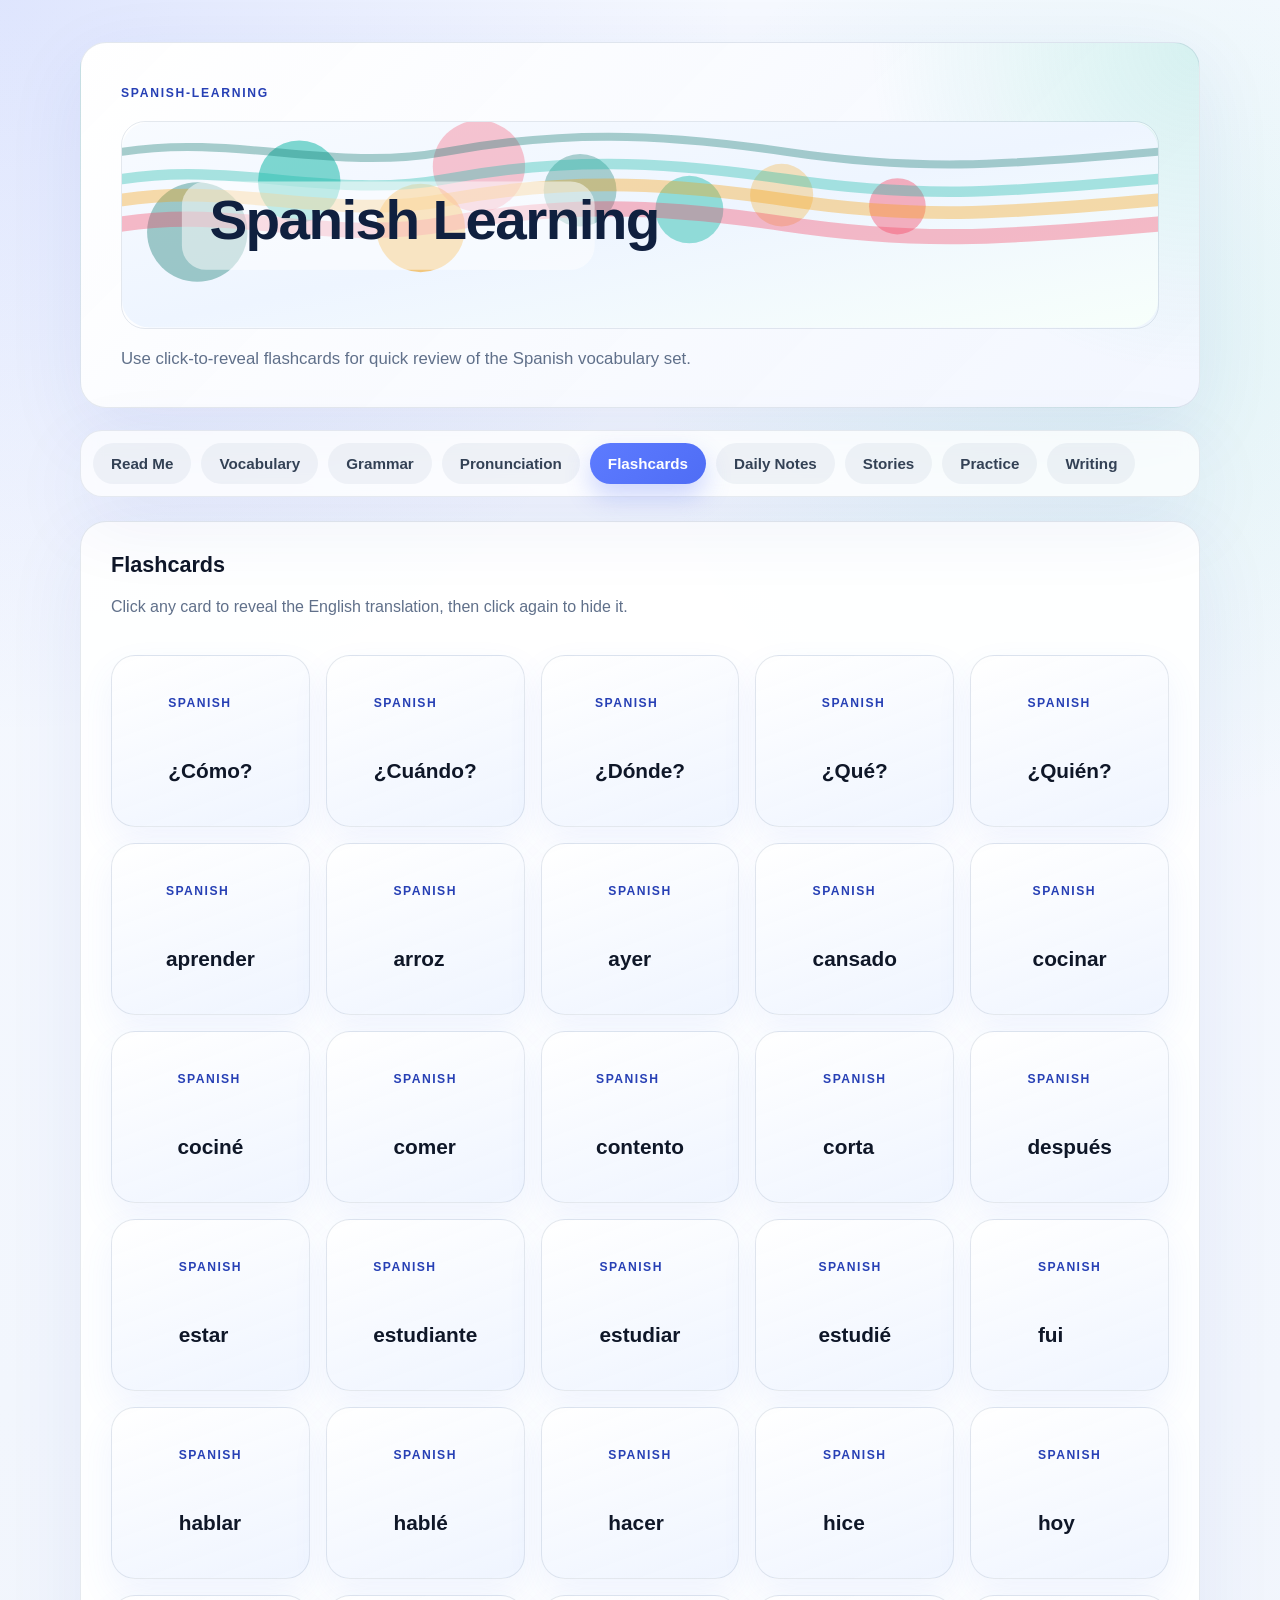
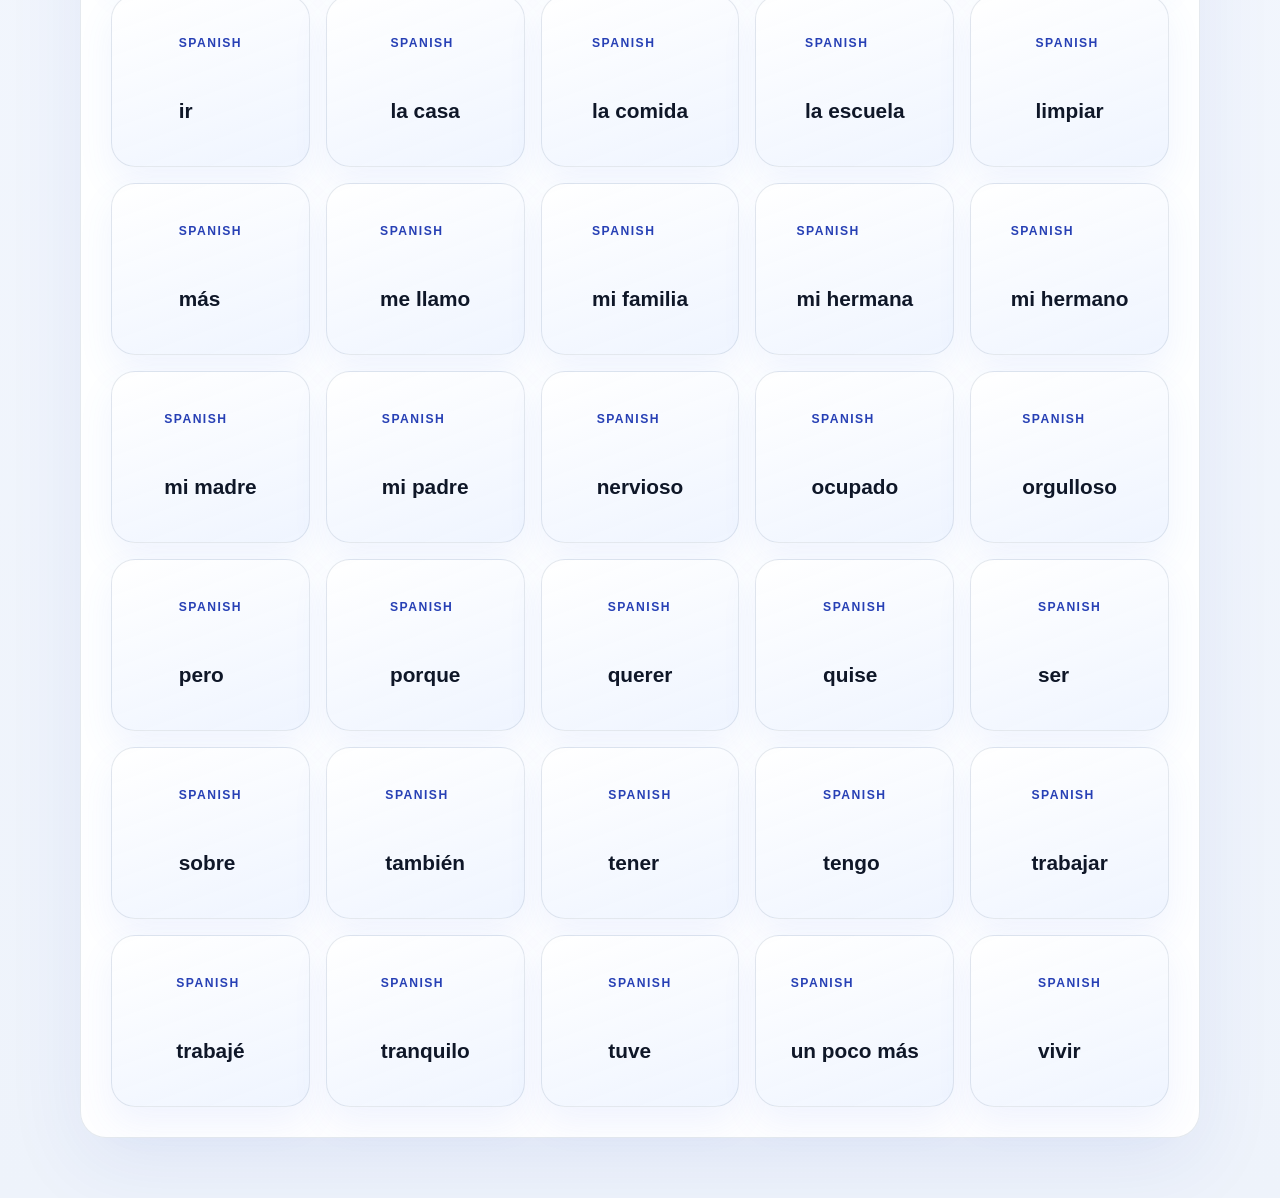
==== flashcards.html @ 5e8d37e6 "Split site into pages and refine grammar layout" ====
<!DOCTYPE html>
<html lang="en">
<head>
  <meta charset="UTF-8">
  <meta name="viewport" content="width=device-width, initial-scale=1.0">
  <title>Spanish Learning - Flashcards</title>
  <link rel="stylesheet" href="styles.css">
</head>
<body>
  <main class="shell">
    <section class="hero">
      <p class="eyebrow">Spanish-learning</p>
      <div id="random-banner" class="random-banner" aria-label="Random decorative picture"></div>
      <p class="hero-copy">Use click-to-reveal flashcards for quick review of the Spanish vocabulary set.</p>
    </section>

    <nav class="tab-bar" aria-label="Main pages">
      <a class="tab-button" href="index.html">Read Me</a>
      <a class="tab-button" href="vocabulary.html">Vocabulary</a>
      <a class="tab-button" href="grammar.html">Grammar</a>
      <a class="tab-button" href="pronunciation.html">Pronunciation</a>
      <a class="tab-button active" href="flashcards.html">Flashcards</a>
      <a class="tab-button" href="notes.html">Daily Notes</a>
      <a class="tab-button" href="stories.html">Stories</a>
      <a class="tab-button" href="practice.html">Practice</a>
      <a class="tab-button" href="writing.html">Writing</a>
    </nav>

    <section class="tab-panel active">
      <article class="card">
        <div class="section-header">
          <div>
            <h2>Flashcards</h2>
            <p class="muted">Click any card to reveal the English translation, then click again to hide it.</p>
          </div>
        </div>
        <div id="flashcard-list" class="flashcard-grid"></div>
      </article>
    </section>
  </main>

  <script src="app.js"></script>
</body>
</html>
---- styles.css ----
:root {
  --bg: #f4f7fb;
  --paper: rgba(255, 255, 255, 0.92);
  --paper-strong: #ffffff;
  --ink: #0f1728;
  --muted: #60708a;
  --line: rgba(97, 119, 152, 0.16);
  --accent: #4f6df5;
  --accent-dark: #2740b5;
  --accent-soft: rgba(79, 109, 245, 0.1);
  --sage: #dce6dc;
  --shadow: 0 24px 80px rgba(39, 64, 181, 0.08);
}

* {
  box-sizing: border-box;
}

body {
  margin: 0;
  min-height: 100vh;
  color: var(--ink);
  font-family: "Avenir Next", "Segoe UI", sans-serif;
  background:
    radial-gradient(circle at top left, rgba(79, 109, 245, 0.14), transparent 24%),
    radial-gradient(circle at 88% 12%, rgba(84, 212, 181, 0.12), transparent 18%),
    linear-gradient(180deg, #f6f9ff 0%, #eef3fb 100%);
}

.shell {
  width: min(1120px, calc(100% - 32px));
  margin: 0 auto;
  padding: 42px 0 60px;
}

.hero,
.card {
  background: var(--paper);
  border: 1px solid var(--line);
  border-radius: 26px;
  box-shadow: var(--shadow);
}

.hero {
  padding: 40px 40px 34px;
  background:
    radial-gradient(circle at top right, rgba(84, 212, 181, 0.2), transparent 28%),
    linear-gradient(135deg, rgba(255, 255, 255, 0.98), rgba(242, 246, 255, 0.95)),
    var(--paper);
}

.eyebrow {
  margin: 0 0 12px;
  text-transform: uppercase;
  letter-spacing: 0.14em;
  font-size: 0.76rem;
  font-weight: 700;
  color: var(--accent-dark);
}

h1,
h2,
h3 {
  margin: 0;
  color: var(--ink);
}

h1 {
  font-size: clamp(2.2rem, 4vw, 3.8rem);
  letter-spacing: -0.04em;
  font-weight: 750;
}

h2 {
  font-size: 1.35rem;
  margin-bottom: 10px;
  font-weight: 720;
}

h3 {
  font-size: 1.02rem;
  margin-bottom: 10px;
  font-weight: 700;
}

.hero-copy {
  width: min(760px, 100%);
  margin: 16px 0 0;
  font-size: 1.05rem;
  line-height: 1.7;
  color: var(--muted);
}

.random-banner {
  width: 100%;
  aspect-ratio: 5 / 1;
  margin-top: 18px;
  border-radius: 24px;
  overflow: hidden;
  border: 1px solid rgba(97, 119, 152, 0.16);
  box-shadow: inset 0 1px 0 rgba(255, 255, 255, 0.7);
}

.banner-svg {
  display: block;
  width: 100%;
  height: 100%;
}

.tab-bar {
  display: flex;
  flex-wrap: wrap;
  gap: 10px;
  margin-top: 22px;
  padding: 12px;
  border-radius: 22px;
  background: rgba(255, 255, 255, 0.72);
  backdrop-filter: blur(10px);
  border: 1px solid rgba(97, 119, 152, 0.14);
  box-shadow: var(--shadow);
}

.tab-button,
button {
  border: 0;
  border-radius: 999px;
  padding: 12px 18px;
  font-size: 0.95rem;
  font-family: inherit;
  font-weight: 600;
  display: inline-flex;
  align-items: center;
  justify-content: center;
  cursor: pointer;
  text-decoration: none;
  transition: transform 140ms ease, background 140ms ease, box-shadow 140ms ease;
}

.tab-button {
  background: rgba(97, 119, 152, 0.08);
  color: #334155;
}

.tab-button.active,
button {
  background: linear-gradient(135deg, #5d7bff, #4f6df5);
  color: #fff;
}

.tab-button.active {
  box-shadow: 0 12px 26px rgba(79, 109, 245, 0.28);
}

button:hover,
.tab-button:hover {
  transform: translateY(-1px);
}

.secondary-button {
  background: rgba(97, 119, 152, 0.1);
  color: var(--ink);
}

.secondary-button:hover {
  background: rgba(97, 119, 152, 0.16);
}

.tab-panel {
  display: none;
  margin-top: 24px;
}

.tab-panel.active {
  display: block;
}

.card {
  padding: 30px;
}

p,
li,
.muted {
  color: var(--muted);
  line-height: 1.65;
}

ul {
  margin: 0.4em 0 0 1.2em;
}

.info-grid,
.practice-grid,
.vocab-grid,
.pronunciation-grid {
  display: grid;
  gap: 18px;
}

.info-grid {
  grid-template-columns: repeat(auto-fit, minmax(280px, 1fr));
  margin-top: 20px;
}

.info-panel,
.practice-panel,
.vocab-card,
.note-card {
  padding: 22px;
  border-radius: 24px;
  border: 1px solid var(--line);
  background: linear-gradient(180deg, rgba(255, 255, 255, 0.98), rgba(246, 249, 255, 0.92));
}

.section-header {
  display: flex;
  gap: 16px;
  align-items: flex-start;
  justify-content: space-between;
  margin-bottom: 18px;
}

.practice-topline {
  display: flex;
  gap: 16px;
  align-items: flex-start;
  justify-content: space-between;
  margin-bottom: 18px;
}

.search-input,
textarea {
  width: 100%;
  border: 1px solid var(--line);
  border-radius: 18px;
  background: var(--paper-strong);
  color: var(--ink);
  box-shadow: inset 0 1px 2px rgba(15, 23, 40, 0.04);
}

.search-input {
  max-width: 300px;
  padding: 11px 14px;
}

.filter-bar {
  display: flex;
  flex-wrap: wrap;
  gap: 10px;
  margin-bottom: 18px;
}

.filter-chip {
  background: rgba(97, 119, 152, 0.08);
  color: var(--ink);
}

.filter-chip.active {
  background: linear-gradient(135deg, #5d7bff, #4f6df5);
  color: #fff;
  box-shadow: 0 12px 26px rgba(79, 109, 245, 0.2);
}

.vocab-table-wrap {
  overflow-x: auto;
  border-radius: 24px;
  border: 1px solid var(--line);
  background: rgba(255, 255, 255, 0.95);
}

.vocab-table {
  width: 100%;
  border-collapse: collapse;
  min-width: 980px;
}

.vocab-table th,
.vocab-table td {
  padding: 14px 16px;
  text-align: left;
  vertical-align: top;
  border-bottom: 1px solid rgba(24, 37, 46, 0.08);
}

.vocab-table th {
  position: sticky;
  top: 0;
  background: #f5f8ff;
  color: var(--accent-dark);
  font-size: 0.84rem;
  letter-spacing: 0.06em;
  text-transform: uppercase;
}

.vocab-table tbody tr:nth-child(even) {
  background: rgba(24, 37, 46, 0.025);
}

.vocab-table tbody tr:hover {
  background: rgba(79, 109, 245, 0.06);
}

.vocab-table tbody tr:last-child td {
  border-bottom: 0;
}

.vocab-spanish {
  display: flex;
  align-items: center;
  gap: 10px;
  font-weight: 700;
  color: var(--accent-dark);
}

.audio-icon-button {
  display: inline-flex;
  align-items: center;
  justify-content: center;
  width: 34px;
  height: 34px;
  padding: 0;
  border-radius: 999px;
  background: rgba(79, 109, 245, 0.1);
  color: var(--accent-dark);
  box-shadow: none;
  flex-shrink: 0;
}

.audio-icon-button:hover {
  background: rgba(79, 109, 245, 0.18);
}

.table-example-list {
  margin: 0;
  padding-left: 1.1rem;
}

.table-example-list li {
  color: var(--muted);
}

.table-example-list li + li {
  margin-top: 8px;
}

.example-row {
  display: flex;
  align-items: flex-start;
  justify-content: space-between;
  gap: 10px;
}

.audio-inline-button {
  width: 28px;
  height: 28px;
  font-size: 0.82rem;
  margin-top: -2px;
}

.flashcard-grid {
  display: grid;
  grid-template-columns: repeat(auto-fit, minmax(180px, 1fr));
  gap: 16px;
}

.pronunciation-grid {
  grid-template-columns: repeat(auto-fit, minmax(280px, 1fr));
}

.grammar-grid {
  display: grid;
  grid-template-columns: 1fr;
  gap: 20px;
}

.grammar-card,
.recording-panel {
  padding: 22px;
  border-radius: 24px;
  border: 1px solid var(--line);
  background: linear-gradient(180deg, rgba(255, 255, 255, 0.98), rgba(244, 248, 255, 0.94));
}

.grammar-card {
  display: grid;
  grid-template-columns: 1fr;
  gap: 18px;
  align-items: start;
}

.grammar-heading {
  position: static;
}

.grammar-kicker,
.grammar-subtitle {
  margin: 0 0 10px;
  text-transform: uppercase;
  letter-spacing: 0.12em;
  font-size: 0.74rem;
  font-weight: 700;
  color: var(--accent-dark);
}

.grammar-card h3 {
  margin-bottom: 10px;
  font-size: 1.26rem;
  color: var(--accent-dark);
}

.grammar-rule {
  margin: 0;
  font-size: 1rem;
  line-height: 1.75;
}

.grammar-body {
  display: grid;
  grid-template-columns: 1fr;
  gap: 20px;
  align-items: start;
}

.grammar-notes {
  display: grid;
  gap: 16px;
  min-width: 0;
}

.grammar-list-block {
  padding: 18px 18px 16px;
  border-radius: 18px;
  border: 1px solid var(--line);
  background: rgba(255, 255, 255, 0.82);
}

.grammar-list-block .note-list {
  margin-top: 0;
}

.grammar-table-block {
  padding-bottom: 18px;
}

.grammar-table-wrap {
  margin-top: 8px;
  overflow-x: auto;
  border-radius: 20px;
  border: 1px solid var(--line);
  background: rgba(255, 255, 255, 0.95);
}

.grammar-table {
  width: 100%;
  border-collapse: collapse;
  min-width: 460px;
}

.grammar-table th,
.grammar-table td {
  padding: 13px 14px;
  text-align: left;
  border-bottom: 1px solid rgba(24, 37, 46, 0.08);
  vertical-align: top;
}

.grammar-table thead th {
  background: #f5f8ff;
  color: var(--accent-dark);
  font-size: 0.83rem;
  text-transform: uppercase;
  letter-spacing: 0.06em;
}

.grammar-table tbody th {
  color: var(--ink);
  font-weight: 700;
  background: rgba(79, 109, 245, 0.03);
}

.grammar-table tbody tr:last-child th,
.grammar-table tbody tr:last-child td {
  border-bottom: 0;
}

.recording-panel {
  display: grid;
  gap: 14px;
  margin-bottom: 18px;
}

.recording-target {
  color: var(--ink);
  font-size: 1.02rem;
}

.recording-audio {
  width: 100%;
}

.pronunciation-card {
  padding: 22px;
  border-radius: 24px;
  border: 1px solid var(--line);
  background: linear-gradient(180deg, rgba(255, 255, 255, 0.98), rgba(244, 248, 255, 0.94));
}

.pronunciation-items {
  display: grid;
  gap: 12px;
}

.pronunciation-button {
  display: flex;
  align-items: center;
  justify-content: space-between;
  gap: 14px;
  width: 100%;
  padding: 14px 16px;
  border-radius: 18px;
  background: rgba(79, 109, 245, 0.08);
  color: var(--ink);
  box-shadow: none;
}

.pronunciation-button:hover {
  background: rgba(79, 109, 245, 0.16);
}

.pronunciation-text {
  font-size: 1rem;
  font-weight: 600;
  text-align: left;
}

.pronunciation-play {
  color: var(--accent-dark);
  font-size: 0.88rem;
  text-transform: uppercase;
  letter-spacing: 0.08em;
}

.flashcard {
  display: grid;
  gap: 10px;
  min-height: 172px;
  padding: 22px;
  text-align: left;
  border-radius: 24px;
  border: 1px solid var(--line);
  background: linear-gradient(160deg, rgba(255, 255, 255, 0.98), rgba(238, 244, 255, 0.94));
  box-shadow: 0 16px 36px rgba(79, 109, 245, 0.08);
  color: var(--ink);
}

.flashcard.is-open {
  background: linear-gradient(160deg, rgba(79, 109, 245, 0.96), rgba(39, 64, 181, 0.94));
  color: #fff;
}

.flashcard-label {
  font-size: 0.76rem;
  letter-spacing: 0.12em;
  text-transform: uppercase;
  color: var(--accent-dark);
}

.flashcard.is-open .flashcard-label {
  color: rgba(255, 255, 255, 0.8);
}

.flashcard-front,
.flashcard-back {
  font-size: 1.3rem;
  line-height: 1.35;
  font-weight: 700;
}

.flashcard-back.hidden {
  display: none;
}

.note-card h3 {
  color: var(--accent-dark);
}

.notes-list {
  display: grid;
  gap: 18px;
}

.story-list {
  display: grid;
  gap: 18px;
}

.story-block {
  margin-top: 28px;
}

.story-card {
  padding: 24px;
  border-radius: 26px;
  border: 1px solid var(--line);
  background: linear-gradient(180deg, rgba(255, 255, 255, 0.98), rgba(242, 247, 255, 0.94));
}

.story-topline {
  display: flex;
  gap: 16px;
  align-items: flex-start;
  justify-content: space-between;
  margin-bottom: 12px;
}

.story-text {
  font-size: 1.06rem;
  line-height: 1.8;
  color: var(--ink);
}

.story-translation {
  margin-top: 14px;
}

.story-focus {
  display: flex;
  flex-wrap: wrap;
  gap: 10px;
  margin-top: 14px;
}

.focus-chip {
  display: inline-flex;
  align-items: center;
  padding: 7px 12px;
  border-radius: 999px;
  background: rgba(79, 109, 245, 0.08);
  border: 1px solid rgba(79, 109, 245, 0.14);
  color: var(--accent-dark);
  font-size: 0.92rem;
}

.illustration-block {
  margin-top: 8px;
}

.story-gallery {
  display: grid;
  grid-template-columns: repeat(auto-fit, minmax(240px, 1fr));
  gap: 18px;
}

.scene-card {
  padding: 18px;
  border-radius: 24px;
  border: 1px solid var(--line);
  background: rgba(255, 255, 255, 0.96);
  box-shadow: 0 16px 36px rgba(79, 109, 245, 0.08);
}

.scene-art {
  margin-bottom: 14px;
  border-radius: 18px;
  overflow: hidden;
  border: 1px solid rgba(24, 37, 46, 0.08);
  background:
    radial-gradient(circle at top left, rgba(255, 255, 255, 0.95), transparent 36%),
    linear-gradient(145deg, #f9fbff, #edf3ff);
}

.scene-svg {
  display: block;
  width: 100%;
  height: auto;
}

.note-list {
  margin-top: 10px;
}

.practice-grid {
  grid-template-columns: minmax(320px, 1.05fr) minmax(320px, 0.95fr);
  gap: 20px;
  align-items: start;
  margin-top: 14px;
}

.card-label {
  text-transform: uppercase;
  letter-spacing: 0.12em;
  font-size: 0.76rem;
  color: var(--accent-dark);
}

.hidden {
  display: none;
}

.quiz-list {
  display: grid;
  gap: 14px;
  margin: 0 0 14px;
}

.quiz-card {
  padding: 16px;
  border-radius: 18px;
  border: 1px solid var(--line);
  background: rgba(255, 255, 255, 0.94);
}

.quiz-card.correct {
  border-color: rgba(89, 126, 87, 0.34);
  background: rgba(239, 247, 240, 0.96);
}

.quiz-card.incorrect {
  border-color: rgba(255, 126, 95, 0.26);
  background: rgba(255, 245, 242, 0.98);
}

.quiz-options {
  display: grid;
  gap: 8px;
  margin-top: 10px;
}

.quiz-options label {
  display: flex;
  gap: 10px;
  align-items: flex-start;
  color: var(--muted);
  padding: 10px 12px;
  border-radius: 14px;
  background: rgba(79, 109, 245, 0.04);
}

.feedback-form {
  display: grid;
  gap: 12px;
  margin-top: 10px;
}

textarea {
  padding: 16px 18px;
  resize: vertical;
  min-height: 190px;
}

.button-row {
  display: flex;
  gap: 10px;
  flex-wrap: wrap;
}

.result-box {
  margin-top: 14px;
  padding: 16px 18px;
  border-radius: 18px;
  border: 1px solid var(--line);
  background: rgba(247, 250, 255, 0.94);
}

.analysis-list {
  margin: 10px 0 0 1.2em;
}

.analysis-list li + li {
  margin-top: 12px;
}

.essay-box {
  display: grid;
  gap: 14px;
}

.essay-prompt {
  font-size: 1.12rem;
  line-height: 1.7;
  color: var(--ink);
}

.essay-label {
  font-weight: 700;
  color: var(--ink);
}

.practice-quiz-panel,
.practice-essay-panel,
.writing-panel {
  min-height: 100%;
}

@media (max-width: 720px) {
  .grammar-card,
  .grammar-body {
    grid-template-columns: 1fr;
  }

  .grammar-heading {
    position: static;
  }

  .shell {
    width: min(100% - 20px, 1120px);
    padding-top: 22px;
  }

  .hero,
  .card {
    padding: 22px;
  }

  .section-header {
    flex-direction: column;
  }

  .practice-topline {
    flex-direction: column;
  }

  .story-topline {
    flex-direction: column;
  }

  .search-input {
    max-width: none;
  }

  .practice-grid {
    grid-template-columns: 1fr;
  }
}
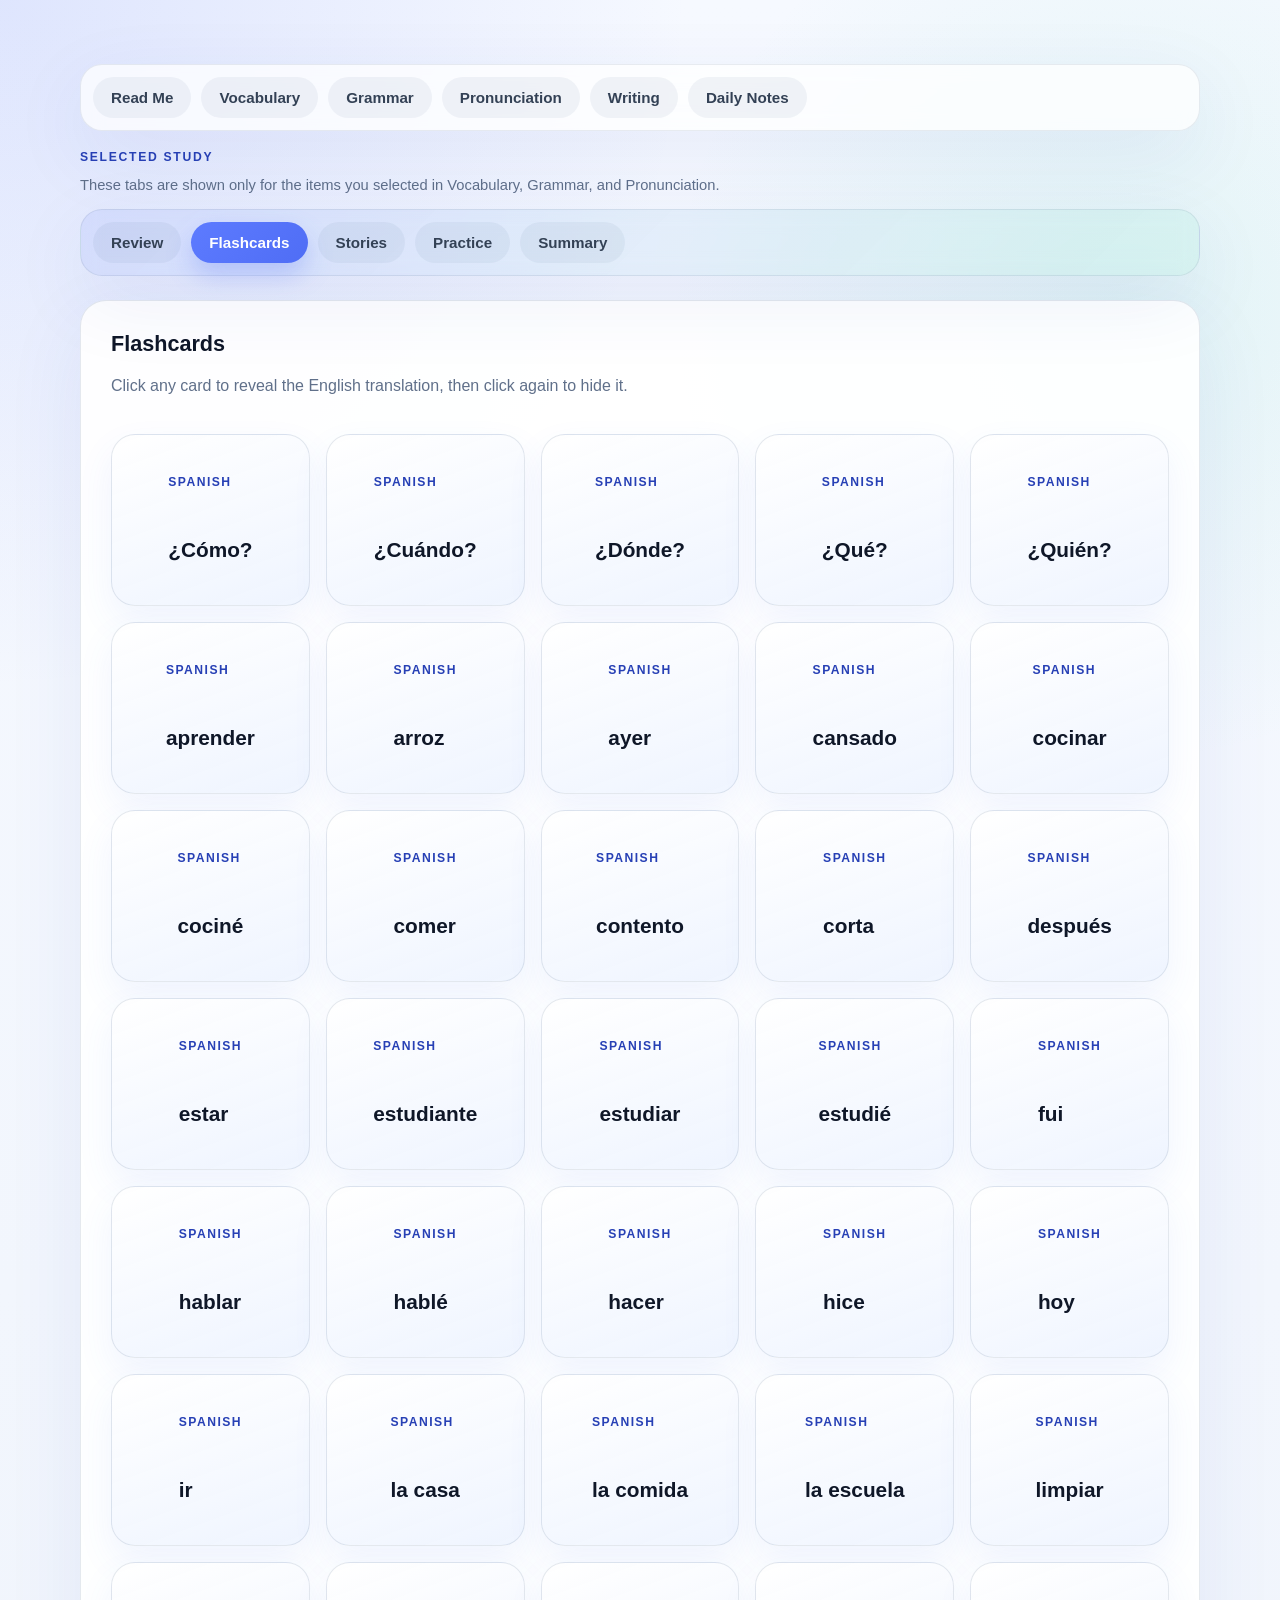
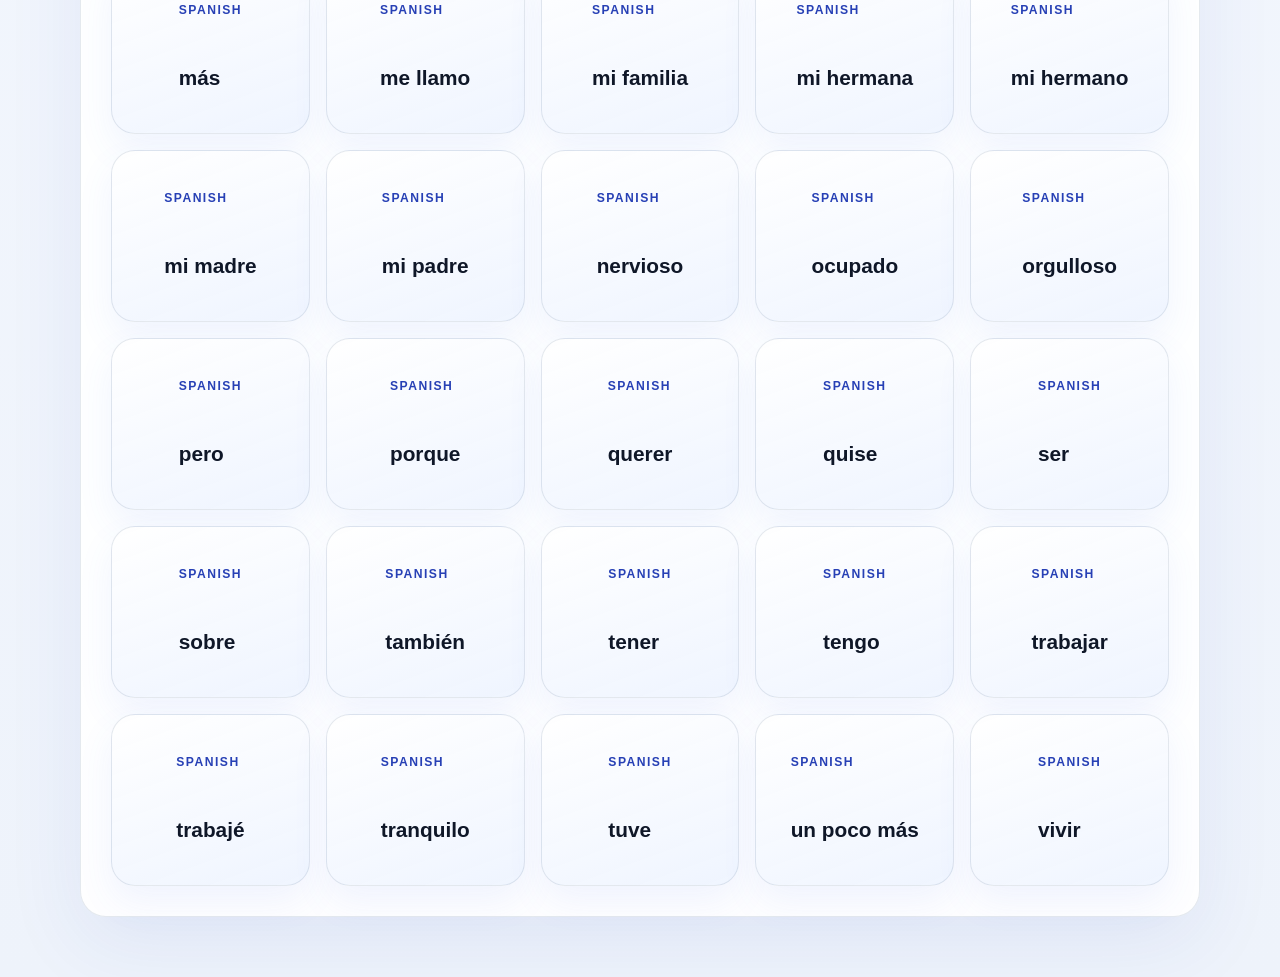
==== commit 375953ed: "Refine homepage layout and study navigation" ====
--- a/flashcards.html
+++ b/flashcards.html
@@ -8,22 +8,18 @@
 </head>
 <body>
   <main class="shell">
-    <section class="hero">
-      <p class="eyebrow">Spanish-learning</p>
-      <div id="random-banner" class="random-banner" aria-label="Random decorative picture"></div>
-      <p class="hero-copy">Use click-to-reveal flashcards for quick review of the Spanish vocabulary set.</p>
-    </section>
-
     <nav class="tab-bar" aria-label="Main pages">
       <a class="tab-button" href="index.html">Read Me</a>
       <a class="tab-button" href="vocabulary.html">Vocabulary</a>
       <a class="tab-button" href="grammar.html">Grammar</a>
       <a class="tab-button" href="pronunciation.html">Pronunciation</a>
+      <a class="tab-button" href="review.html">Review</a>
       <a class="tab-button active" href="flashcards.html">Flashcards</a>
-      <a class="tab-button" href="notes.html">Daily Notes</a>
       <a class="tab-button" href="stories.html">Stories</a>
       <a class="tab-button" href="practice.html">Practice</a>
       <a class="tab-button" href="writing.html">Writing</a>
+      <a class="tab-button" href="summary.html">Summary</a>
+      <a class="tab-button" href="notes.html">Daily Notes</a>
     </nav>
 
     <section class="tab-panel active">
--- a/styles.css
+++ b/styles.css
@@ -49,6 +49,39 @@
     var(--paper);
 }
 
+.hero-intro {
+  display: grid;
+  grid-template-columns: minmax(0, 1.2fr) minmax(240px, 340px);
+  gap: 36px;
+  align-items: center;
+}
+
+.hero-text {
+  min-width: 0;
+  max-width: 560px;
+}
+
+.hero-portrait {
+  display: flex;
+  justify-content: center;
+  align-items: center;
+}
+
+.portrait-svg {
+  width: min(220px, 100%);
+  height: auto;
+  filter: drop-shadow(0 18px 34px rgba(79, 109, 245, 0.16));
+}
+
+.portrait-image {
+  width: min(320px, 100%);
+  max-height: 300px;
+  object-fit: contain;
+  object-position: center;
+  display: block;
+  filter: drop-shadow(0 20px 32px rgba(79, 109, 245, 0.16));
+}
+
 .eyebrow {
   margin: 0 0 12px;
   text-transform: uppercase;
@@ -89,22 +122,6 @@
   font-size: 1.05rem;
   line-height: 1.7;
   color: var(--muted);
-}
-
-.random-banner {
-  width: 100%;
-  aspect-ratio: 5 / 1;
-  margin-top: 18px;
-  border-radius: 24px;
-  overflow: hidden;
-  border: 1px solid rgba(97, 119, 152, 0.16);
-  box-shadow: inset 0 1px 0 rgba(255, 255, 255, 0.7);
-}
-
-.banner-svg {
-  display: block;
-  width: 100%;
-  height: 100%;
 }
 
 .tab-bar {
@@ -118,6 +135,29 @@
   backdrop-filter: blur(10px);
   border: 1px solid rgba(97, 119, 152, 0.14);
   box-shadow: var(--shadow);
+}
+
+.selection-nav-group {
+  margin-top: 16px;
+}
+
+.selection-nav-label {
+  margin: 0 0 6px;
+  font-size: 0.76rem;
+  font-weight: 700;
+  letter-spacing: 0.14em;
+  text-transform: uppercase;
+  color: var(--accent-dark);
+}
+
+.selection-nav-copy {
+  margin: 0 0 12px;
+  font-size: 0.92rem;
+}
+
+.selection-tab-bar {
+  margin-top: 0;
+  background: linear-gradient(135deg, rgba(79, 109, 245, 0.12), rgba(84, 212, 181, 0.1));
 }
 
 .tab-button,
@@ -156,6 +196,22 @@
   transform: translateY(-1px);
 }
 
+@media (max-width: 760px) {
+  .hero-intro {
+    grid-template-columns: 1fr;
+    gap: 18px;
+  }
+
+  .hero-portrait {
+    justify-content: flex-start;
+  }
+
+  .portrait-image {
+    width: min(260px, 100%);
+    max-height: 240px;
+  }
+}
+
 .secondary-button {
   background: rgba(97, 119, 152, 0.1);
   color: var(--ink);
@@ -212,6 +268,13 @@
   background: linear-gradient(180deg, rgba(255, 255, 255, 0.98), rgba(246, 249, 255, 0.92));
 }
 
+.selection-panel {
+  grid-column: 1 / -1;
+  background:
+    linear-gradient(135deg, rgba(79, 109, 245, 0.08), rgba(84, 212, 181, 0.08)),
+    linear-gradient(180deg, rgba(255, 255, 255, 0.99), rgba(246, 249, 255, 0.95));
+}
+
 .section-header {
   display: flex;
   gap: 16px;
@@ -259,6 +322,20 @@
   background: linear-gradient(135deg, #5d7bff, #4f6df5);
   color: #fff;
   box-shadow: 0 12px 26px rgba(79, 109, 245, 0.2);
+}
+
+.study-checkbox {
+  width: 18px;
+  height: 18px;
+  accent-color: #4f6df5;
+}
+
+.checkbox-label {
+  display: inline-flex;
+  align-items: center;
+  gap: 8px;
+  color: var(--muted);
+  font-size: 0.9rem;
 }
 
 .vocab-table-wrap {
@@ -392,6 +469,13 @@
   position: static;
 }
 
+.grammar-title-row {
+  display: flex;
+  align-items: center;
+  justify-content: space-between;
+  gap: 14px;
+}
+
 .grammar-kicker,
 .grammar-subtitle {
   margin: 0 0 10px;
@@ -508,6 +592,13 @@
 .pronunciation-items {
   display: grid;
   gap: 12px;
+}
+
+.pronunciation-row {
+  display: grid;
+  grid-template-columns: auto 1fr;
+  gap: 12px;
+  align-items: center;
 }
 
 .pronunciation-button {
@@ -679,6 +770,25 @@
   margin-top: 10px;
 }
 
+.review-stack {
+  display: grid;
+  gap: 18px;
+}
+
+.review-grid {
+  display: grid;
+  grid-template-columns: repeat(auto-fit, minmax(220px, 1fr));
+  gap: 16px;
+}
+
+.review-card,
+.summary-history-panel {
+  padding: 18px;
+  border-radius: 20px;
+  border: 1px solid var(--line);
+  background: rgba(255, 255, 255, 0.95);
+}
+
 .practice-grid {
   grid-template-columns: minmax(320px, 1.05fr) minmax(320px, 0.95fr);
   gap: 20px;
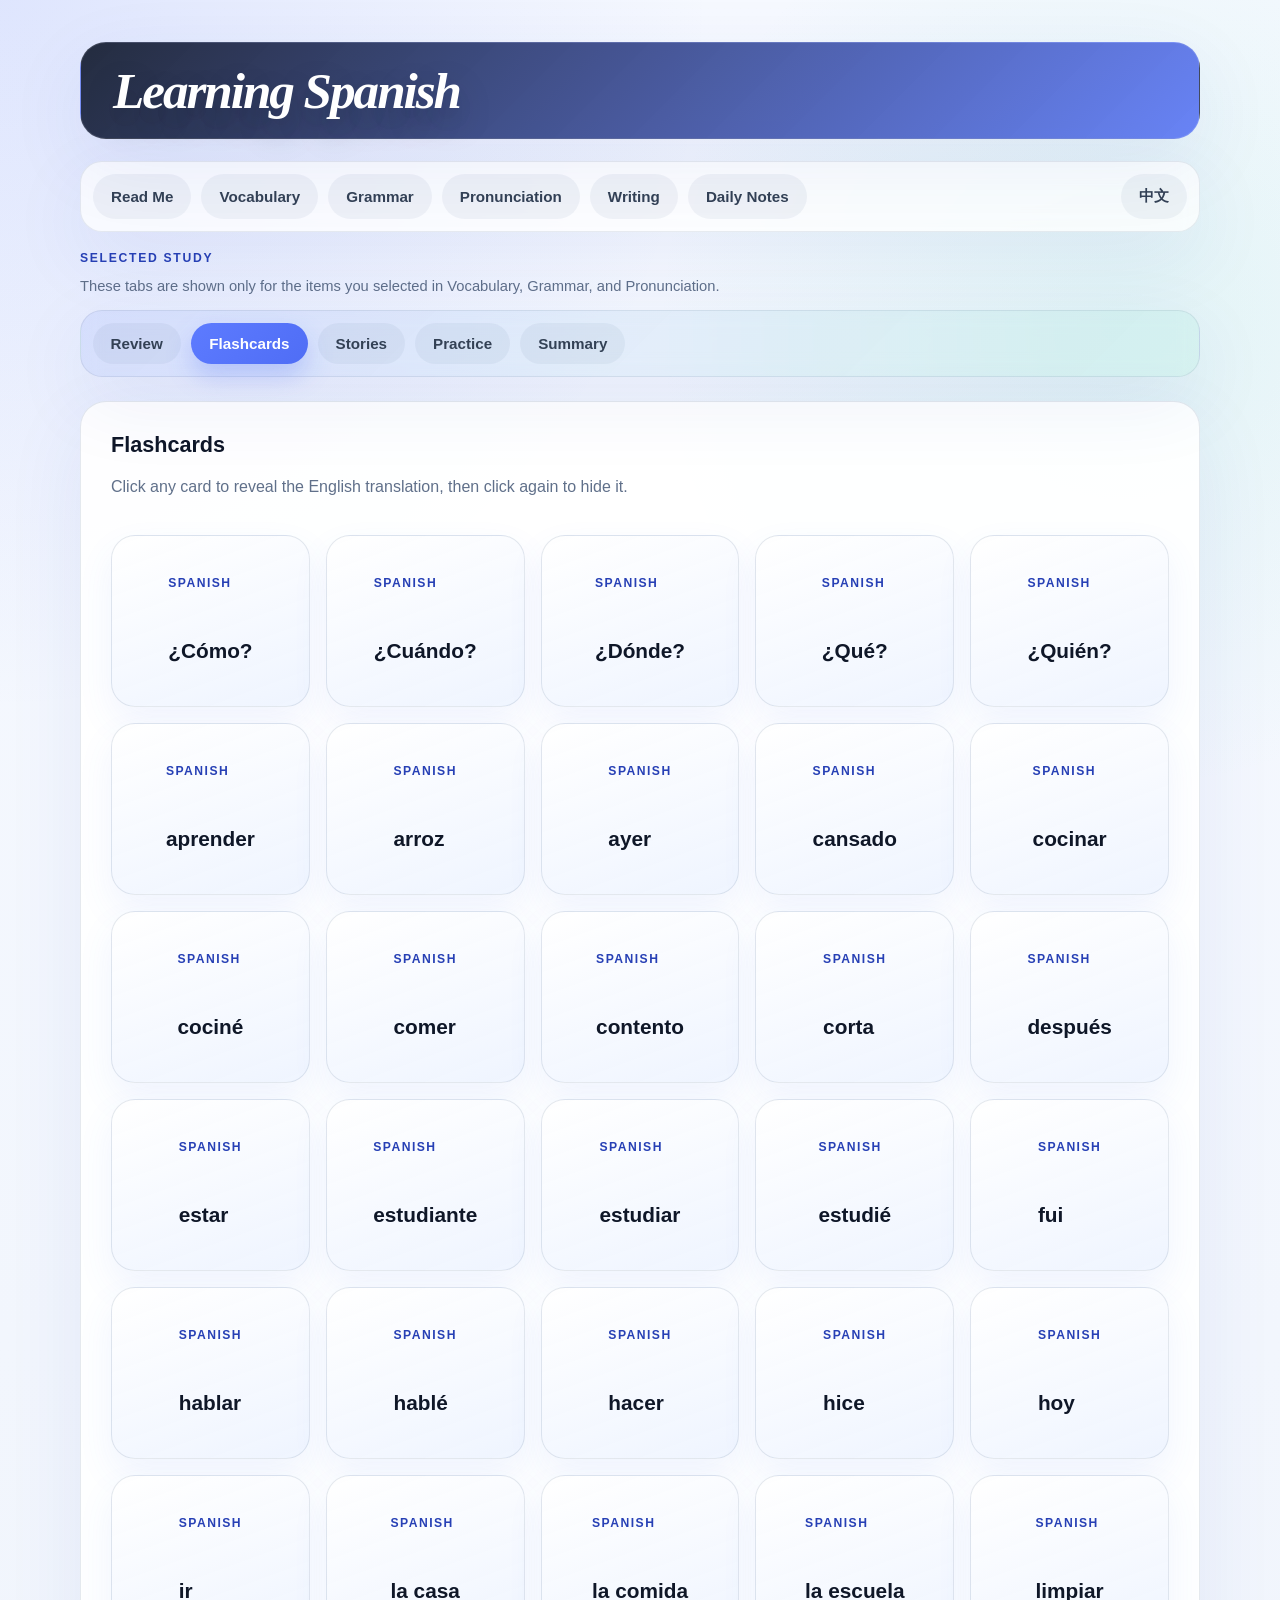
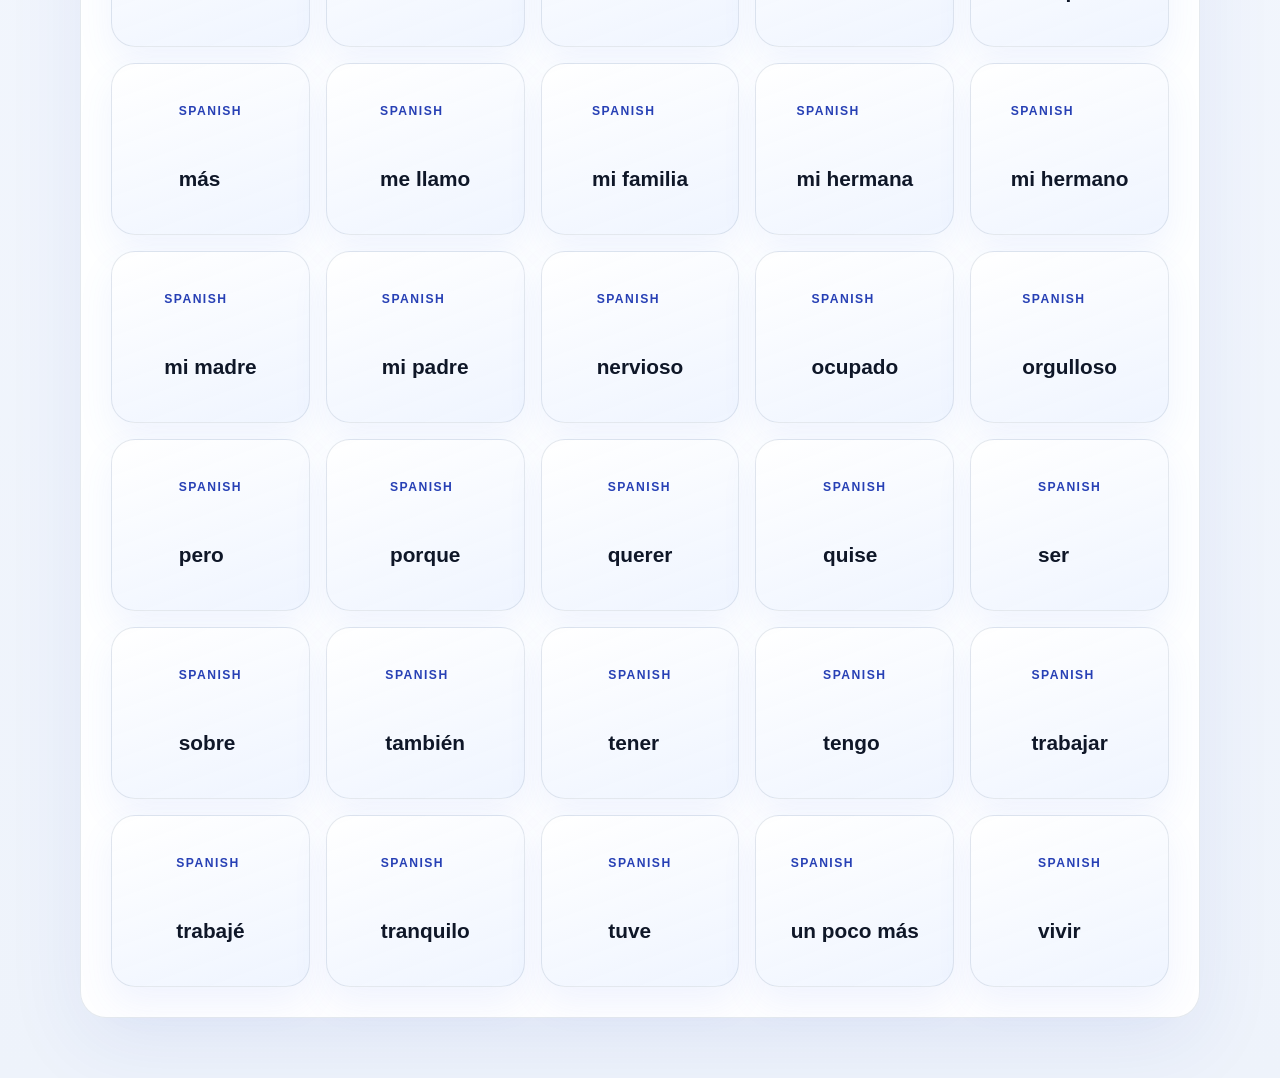
==== commit 01c8d1ae: "Update page headers and hero layout" ====
--- a/flashcards.html
+++ b/flashcards.html
@@ -8,6 +8,10 @@
 </head>
 <body>
   <main class="shell">
+    <section class="page-title-banner">
+      <h1>Learning Spanish</h1>
+    </section>
+
     <nav class="tab-bar" aria-label="Main pages">
       <a class="tab-button" href="index.html">Read Me</a>
       <a class="tab-button" href="vocabulary.html">Vocabulary</a>
--- a/styles.css
+++ b/styles.css
@@ -41,54 +41,69 @@
   box-shadow: var(--shadow);
 }
 
+.page-title-banner {
+  position: relative;
+  z-index: 2;
+  padding: 24px 32px;
+  background: linear-gradient(135deg, rgba(15, 23, 42, 0.9), rgba(79, 109, 245, 0.84));
+  border: 1px solid rgba(255, 255, 255, 0.12);
+  border-radius: 26px;
+  box-shadow: var(--shadow);
+}
+
+.page-title-banner h1 {
+  font-size: clamp(2.2rem, 4vw, 3.4rem);
+}
+
 .hero {
-  padding: 40px 40px 34px;
+  padding: 46px 48px 64px;
+  margin-bottom: -20px;
+  background: linear-gradient(135deg, rgba(15, 23, 42, 0.78), rgba(30, 41, 59, 0.68));
+  overflow: hidden;
+  position: relative;
+}
+
+.hero-backdrop {
+  position: absolute;
+  inset: 0;
   background:
-    radial-gradient(circle at top right, rgba(84, 212, 181, 0.2), transparent 28%),
-    linear-gradient(135deg, rgba(255, 255, 255, 0.98), rgba(242, 246, 255, 0.95)),
-    var(--paper);
+    linear-gradient(135deg, rgba(13, 20, 36, 0.56), rgba(13, 20, 36, 0.36)),
+    url("assets/hero-portrait.png") center/cover no-repeat;
+  filter: saturate(1.04) contrast(1.02);
+  opacity: 0.92;
+  z-index: 0;
 }
 
 .hero-intro {
-  display: grid;
-  grid-template-columns: minmax(0, 1.2fr) minmax(240px, 340px);
-  gap: 36px;
-  align-items: center;
+  display: flex;
+  justify-content: flex-start;
+  position: relative;
+  z-index: 1;
 }
 
 .hero-text {
   min-width: 0;
-  max-width: 560px;
-}
-
-.hero-portrait {
-  display: flex;
-  justify-content: center;
-  align-items: center;
-}
-
-.portrait-svg {
-  width: min(220px, 100%);
-  height: auto;
-  filter: drop-shadow(0 18px 34px rgba(79, 109, 245, 0.16));
-}
-
-.portrait-image {
-  width: min(320px, 100%);
-  max-height: 300px;
-  object-fit: contain;
-  object-position: center;
-  display: block;
-  filter: drop-shadow(0 20px 32px rgba(79, 109, 245, 0.16));
-}
-
-.eyebrow {
-  margin: 0 0 12px;
+  max-width: 760px;
+  width: 100%;
+  position: relative;
+  z-index: 4;
+  margin: 0;
+  text-align: left;
+  padding: 0;
+  border-radius: 0;
+  background: transparent;
+  backdrop-filter: none;
+  box-shadow: none;
+  transform: translateY(18px);
+}
+
+.hero-kicker {
+  margin: 0 0 10px;
+  color: rgba(255, 255, 255, 0.88);
   text-transform: uppercase;
-  letter-spacing: 0.14em;
-  font-size: 0.76rem;
+  letter-spacing: 0.18em;
+  font-size: 0.78rem;
   font-weight: 700;
-  color: var(--accent-dark);
 }
 
 h1,
@@ -99,9 +114,15 @@
 }
 
 h1 {
-  font-size: clamp(2.2rem, 4vw, 3.8rem);
+  font-size: clamp(3.6rem, 7vw, 5.6rem);
   letter-spacing: -0.04em;
-  font-weight: 750;
+  line-height: 0.92;
+  font-weight: 700;
+  font-family: "Cormorant Garamond", Georgia, serif;
+  font-style: italic;
+  color: #ffffff;
+  text-wrap: nowrap;
+  text-shadow: 0 14px 30px rgba(15, 23, 42, 0.34);
 }
 
 h2 {
@@ -118,13 +139,22 @@
 
 .hero-copy {
   width: min(760px, 100%);
-  margin: 16px 0 0;
-  font-size: 1.05rem;
-  line-height: 1.7;
-  color: var(--muted);
+  margin: 30px 0 0;
+  font-size: 0.88rem;
+  line-height: 1.58;
+  color: rgba(255, 255, 255, 0.94);
+  max-width: 21rem;
+  padding: 14px 18px;
+  border-radius: 22px;
+  background: rgba(255, 255, 255, 0.12);
+  backdrop-filter: blur(8px);
+  box-shadow: 0 14px 28px rgba(15, 23, 42, 0.16);
+  margin-left: auto;
 }
 
 .tab-bar {
+  position: relative;
+  z-index: 1;
   display: flex;
   flex-wrap: wrap;
   gap: 10px;
@@ -135,6 +165,10 @@
   backdrop-filter: blur(10px);
   border: 1px solid rgba(97, 119, 152, 0.14);
   box-shadow: var(--shadow);
+}
+
+.home-tab-bar {
+  margin-top: 38px;
 }
 
 .selection-nav-group {
@@ -181,6 +215,10 @@
   color: #334155;
 }
 
+.language-toggle {
+  margin-left: auto;
+}
+
 .tab-button.active,
 button {
   background: linear-gradient(135deg, #5d7bff, #4f6df5);
@@ -197,19 +235,37 @@
 }
 
 @media (max-width: 760px) {
-  .hero-intro {
-    grid-template-columns: 1fr;
-    gap: 18px;
-  }
-
-  .hero-portrait {
-    justify-content: flex-start;
-  }
-
-  .portrait-image {
-    width: min(260px, 100%);
-    max-height: 240px;
-  }
+  .hero {
+    padding: 30px 24px 44px;
+    margin-bottom: -14px;
+  }
+
+  .page-title-banner {
+    padding: 20px 22px;
+  }
+
+  .hero-text {
+    margin: 0;
+    max-width: 100%;
+    width: 100%;
+    padding: 0;
+    transform: translateY(12px);
+  }
+
+  h1 {
+    text-wrap: balance;
+    font-size: clamp(3.2rem, 12vw, 4.8rem);
+  }
+
+  .hero-copy {
+    max-width: 100%;
+    padding: 16px 18px;
+  }
+
+  .language-toggle {
+    margin-left: 0;
+  }
+
 }
 
 .secondary-button {
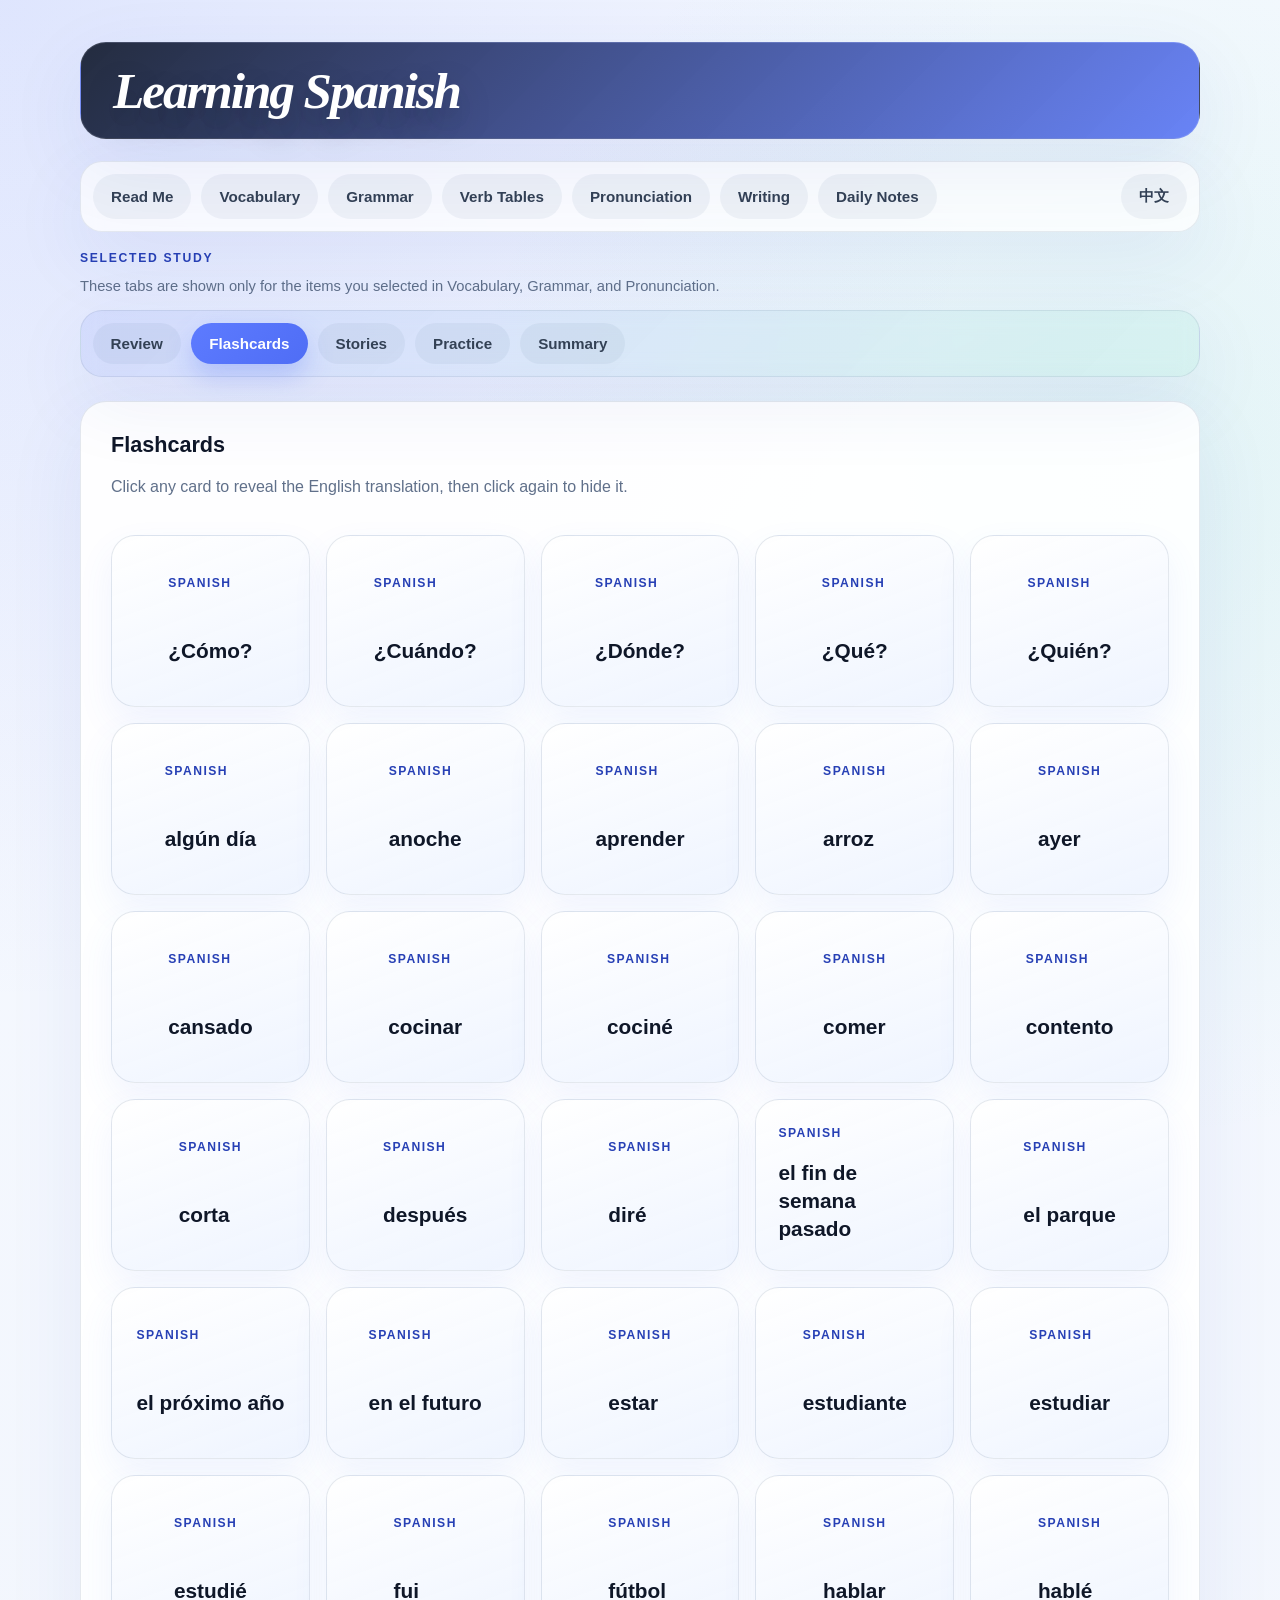
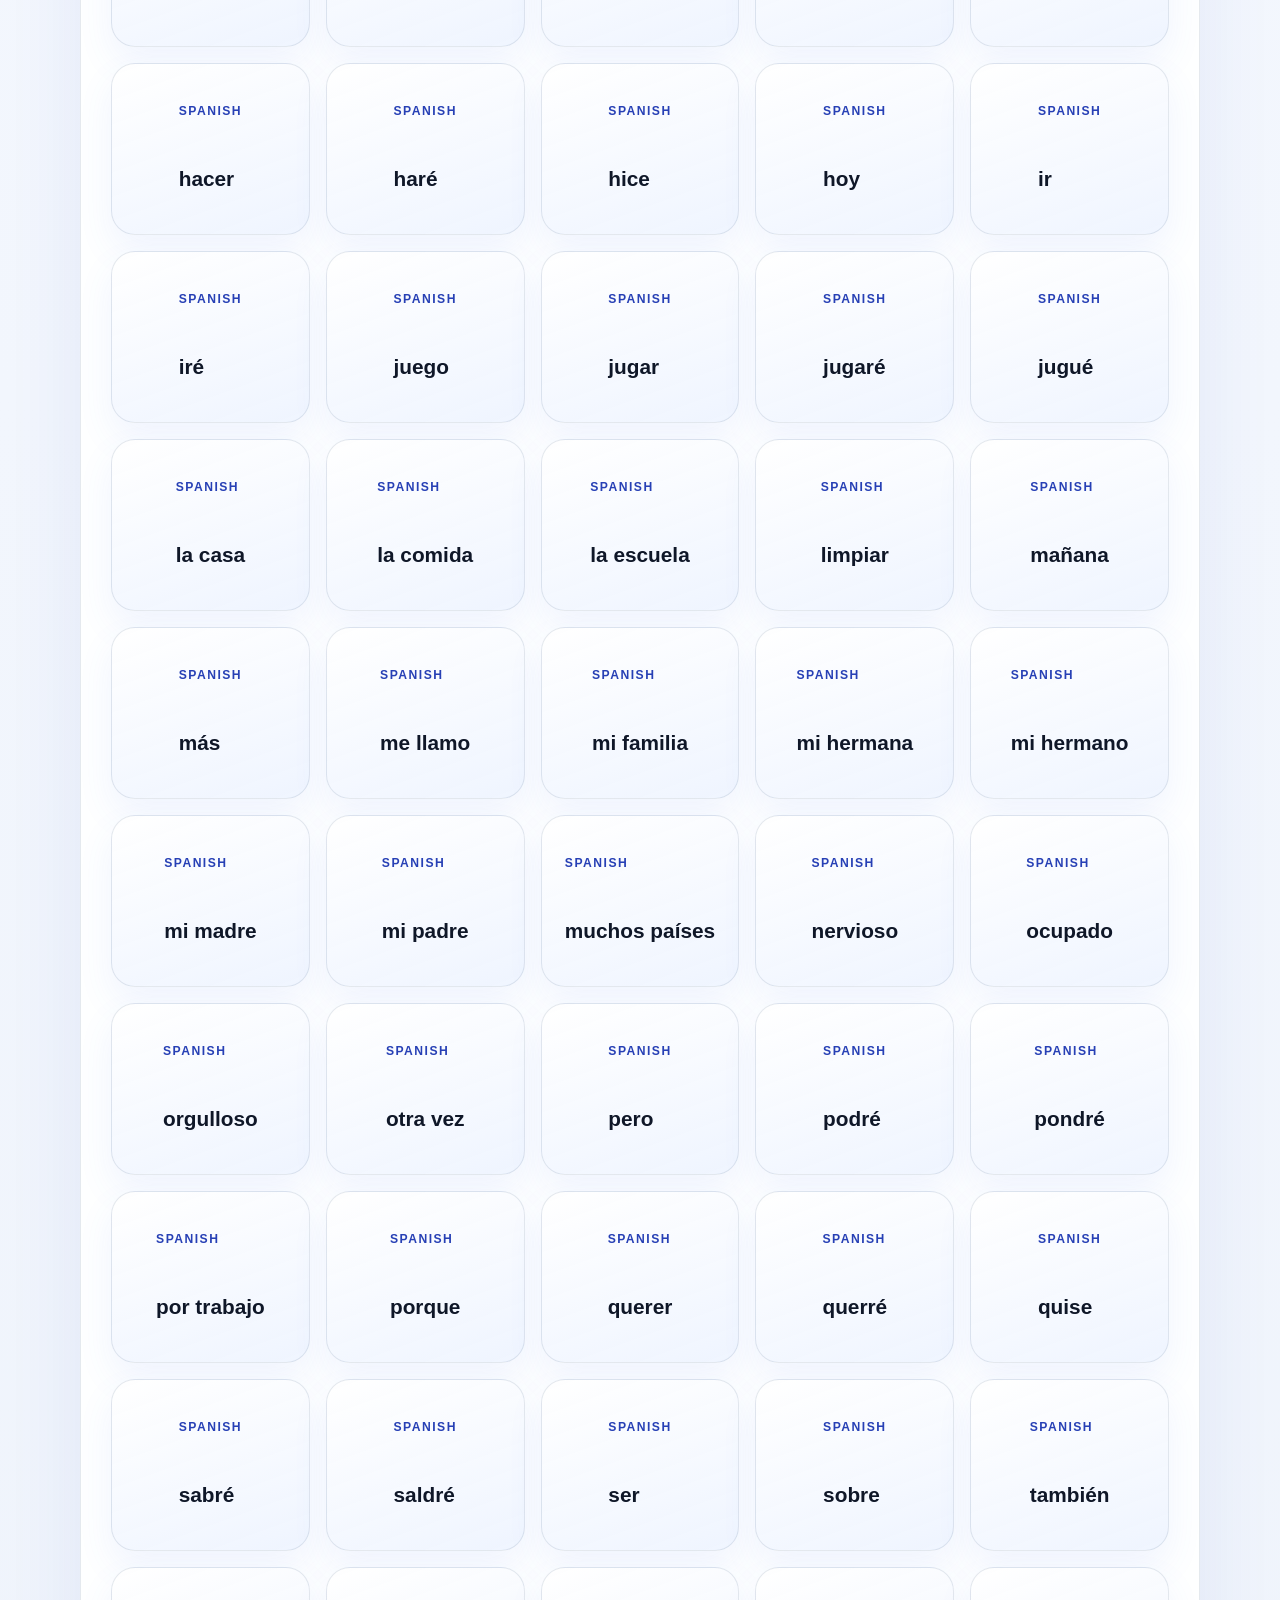
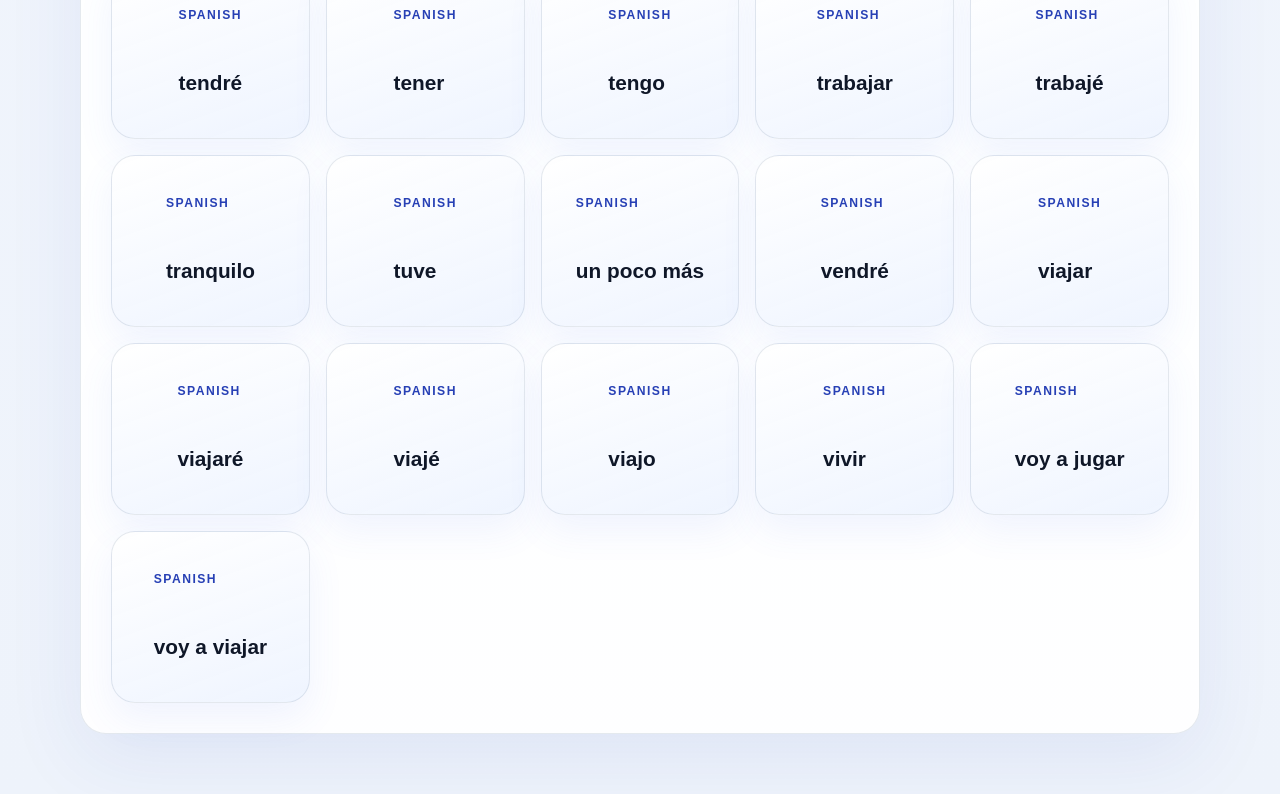
==== commit 982bc8a0: "Add verb tables and expand study content" ====
--- a/flashcards.html
+++ b/flashcards.html
@@ -16,6 +16,7 @@
       <a class="tab-button" href="index.html">Read Me</a>
       <a class="tab-button" href="vocabulary.html">Vocabulary</a>
       <a class="tab-button" href="grammar.html">Grammar</a>
+      <a class="tab-button" href="verbs.html">Verb Tables</a>
       <a class="tab-button" href="pronunciation.html">Pronunciation</a>
       <a class="tab-button" href="review.html">Review</a>
       <a class="tab-button active" href="flashcards.html">Flashcards</a>
--- a/styles.css
+++ b/styles.css
@@ -83,18 +83,18 @@
 
 .hero-text {
   min-width: 0;
-  max-width: 760px;
-  width: 100%;
+  max-width: 640px;
+  width: fit-content;
   position: relative;
-  z-index: 4;
+  z-index: 5;
   margin: 0;
   text-align: left;
-  padding: 0;
-  border-radius: 0;
-  background: transparent;
-  backdrop-filter: none;
-  box-shadow: none;
-  transform: translateY(18px);
+  padding: 14px 18px 12px;
+  border-radius: 20px;
+  background: rgba(15, 23, 42, 0.18);
+  backdrop-filter: blur(4px);
+  box-shadow: 0 18px 40px rgba(15, 23, 42, 0.22);
+  transform: translateY(34px);
 }
 
 .hero-kicker {
@@ -247,9 +247,9 @@
   .hero-text {
     margin: 0;
     max-width: 100%;
-    width: 100%;
-    padding: 0;
-    transform: translateY(12px);
+    width: fit-content;
+    padding: 12px 14px 10px;
+    transform: translateY(20px);
   }
 
   h1 {
@@ -264,6 +264,10 @@
 
   .language-toggle {
     margin-left: 0;
+  }
+
+  .verb-table-header {
+    flex-direction: column;
   }
 
 }
@@ -483,6 +487,12 @@
   gap: 10px;
 }
 
+.review-toggle-group {
+  display: inline-flex;
+  flex-wrap: wrap;
+  gap: 8px;
+}
+
 .audio-inline-button {
   width: 28px;
   height: 28px;
@@ -504,6 +514,42 @@
   display: grid;
   grid-template-columns: 1fr;
   gap: 20px;
+}
+
+.verb-table-stack {
+  display: grid;
+  gap: 18px;
+}
+
+.verb-section-card,
+.verb-table-card {
+  padding: 22px;
+  border-radius: 24px;
+  border: 1px solid var(--line);
+  background: linear-gradient(180deg, rgba(255, 255, 255, 0.98), rgba(244, 248, 255, 0.94));
+}
+
+.verb-table-header {
+  display: flex;
+  justify-content: space-between;
+  align-items: flex-start;
+  gap: 16px;
+  margin-bottom: 14px;
+}
+
+.verb-table-note {
+  margin: 0;
+  padding: 8px 12px;
+  border-radius: 999px;
+  background: rgba(79, 109, 245, 0.1);
+  color: var(--accent-dark);
+  font-size: 0.84rem;
+  font-weight: 700;
+  line-height: 1.3;
+}
+
+.verb-table {
+  min-width: 760px;
 }
 
 .grammar-card,
@@ -552,6 +598,12 @@
   margin: 0;
   font-size: 1rem;
   line-height: 1.75;
+}
+
+.example-translation {
+  display: inline-block;
+  margin-top: 4px;
+  color: var(--muted);
 }
 
 .grammar-body {
